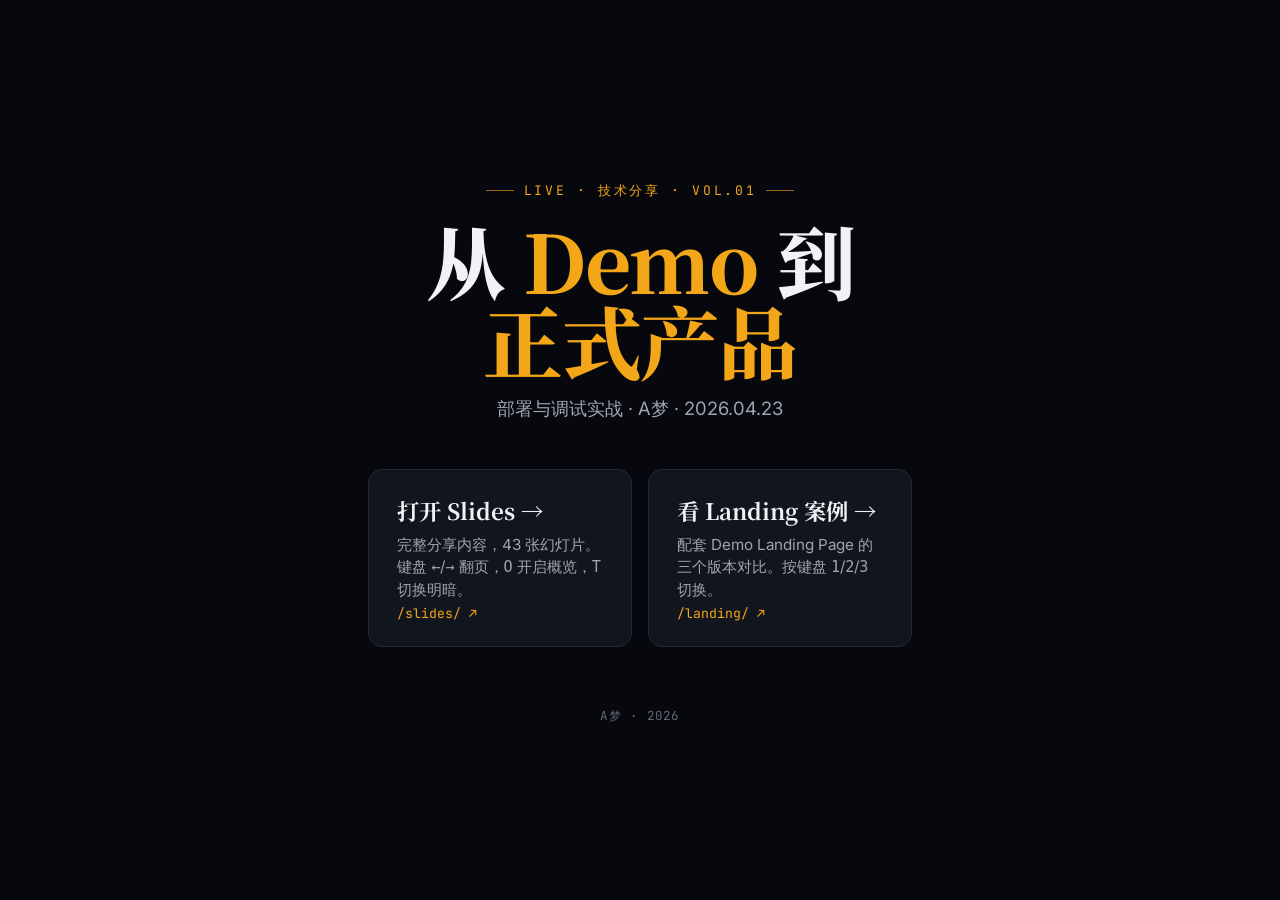
==== index.html @ 95f56cbd "初版：slides + 4 版 landing 案例" ====
<!doctype html>
<html lang="zh-CN">
<head>
  <meta charset="utf-8" />
  <meta name="viewport" content="width=device-width, initial-scale=1" />
  <title>从 Demo 到正式产品 · A梦</title>
  <meta name="description" content="从 Demo 到正式产品——部署与调试实战。分享人：A梦。" />
  <link rel="preconnect" href="https://fonts.googleapis.com" />
  <link rel="preconnect" href="https://fonts.gstatic.com" crossorigin />
  <link href="https://fonts.googleapis.com/css2?family=Inter:wght@400;500;600;700&family=JetBrains+Mono:wght@400;500;600&family=Noto+Serif+SC:wght@500;700;900&display=swap" rel="stylesheet" />
  <style>
    :root {
      --bg: oklch(13% 0.012 260);
      --bg-card: oklch(20% 0.018 260);
      --ink: oklch(96% 0.005 260);
      --ink-dim: oklch(72% 0.018 260);
      --ink-mute: oklch(52% 0.02 260);
      --accent: oklch(78% 0.16 75);
      --line: oklch(28% 0.02 260);
      --font-sans: 'Inter', -apple-system, 'PingFang SC', sans-serif;
      --font-mono: 'JetBrains Mono', ui-monospace, Menlo, monospace;
      --font-serif: 'Noto Serif SC', 'Songti SC', serif;
    }
    * { box-sizing: border-box; margin: 0; padding: 0; }
    html, body { height: 100%; background: var(--bg); color: var(--ink); font-family: var(--font-sans); }
    body {
      display: grid; place-content: center;
      padding: 24px;
      position: relative;
      overflow: hidden;
    }
    body::before {
      content: '';
      position: fixed; inset: 0;
      pointer-events: none;
      background-image: url("data:image/svg+xml;utf8,<svg xmlns='http://www.w3.org/2000/svg' width='160' height='160'><filter id='n'><feTurbulence type='fractalNoise' baseFrequency='0.9' numOctaves='2'/><feColorMatrix values='0 0 0 0 1  0 0 0 0 1  0 0 0 0 1  0 0 0 0.05 0'/></filter><rect width='100%25' height='100%25' filter='url(%23n)'/></svg>");
      opacity: 0.45; mix-blend-mode: overlay;
    }
    .wrap { max-width: 800px; text-align: center; position: relative; z-index: 1; }
    .eyebrow {
      font-family: var(--font-mono);
      font-size: 0.82rem;
      color: var(--accent);
      letter-spacing: 0.2em;
      text-transform: uppercase;
      margin-bottom: 20px;
      display: inline-flex; align-items: center; gap: 10px;
    }
    .eyebrow::before, .eyebrow::after {
      content: ''; width: 28px; height: 1px; background: currentColor; opacity: 0.6;
    }
    h1 {
      font-family: var(--font-serif);
      font-weight: 800;
      font-size: clamp(2.4rem, 1rem + 5vw, 5rem);
      line-height: 1;
      letter-spacing: -0.02em;
      margin-bottom: 16px;
    }
    h1 .accent { color: var(--accent); }
    .sub {
      font-size: 1.15rem;
      color: var(--ink-dim);
      margin-bottom: 48px;
    }
    .cards {
      display: grid;
      grid-template-columns: repeat(auto-fit, minmax(240px, 1fr));
      gap: 16px;
    }
    .card {
      display: block;
      padding: 24px 28px;
      background: var(--bg-card);
      border: 1px solid var(--line);
      border-radius: 14px;
      text-decoration: none;
      color: var(--ink);
      transition: border-color 200ms, transform 200ms;
      text-align: left;
    }
    .card:hover { border-color: var(--accent); transform: translateY(-2px); }
    .card h3 { font-family: var(--font-serif); font-size: 1.4rem; font-weight: 700; margin-bottom: 8px; }
    .card p { color: var(--ink-dim); font-size: 0.95rem; line-height: 1.5; }
    .card .arrow { color: var(--accent); margin-top: 12px; font-family: var(--font-mono); font-size: 0.82rem; }
    .meta {
      margin-top: 60px;
      font-family: var(--font-mono);
      font-size: 0.78rem;
      color: var(--ink-mute);
      letter-spacing: 0.1em;
    }
  </style>
</head>
<body>
  <main class="wrap">
    <span class="eyebrow">LIVE · 技术分享 · Vol.01</span>
    <h1>
      从 <span class="accent">Demo</span> 到<br/>
      <span class="accent">正式产品</span>
    </h1>
    <p class="sub">部署与调试实战 · A梦 · 2026.04.23</p>

    <div class="cards">
      <a class="card" href="./slides/">
        <h3>打开 Slides →</h3>
        <p>完整分享内容，43 张幻灯片。键盘 <code>←</code>/<code>→</code> 翻页，<code>O</code> 开启概览，<code>T</code> 切换明暗。</p>
        <span class="arrow">/slides/ ↗</span>
      </a>
      <a class="card" href="./landing/">
        <h3>看 Landing 案例 →</h3>
        <p>配套 Demo Landing Page 的三个版本对比。按键盘 <code>1</code>/<code>2</code>/<code>3</code> 切换。</p>
        <span class="arrow">/landing/ ↗</span>
      </a>
    </div>

    <p class="meta">A梦 · 2026</p>
  </main>
</body>
</html>
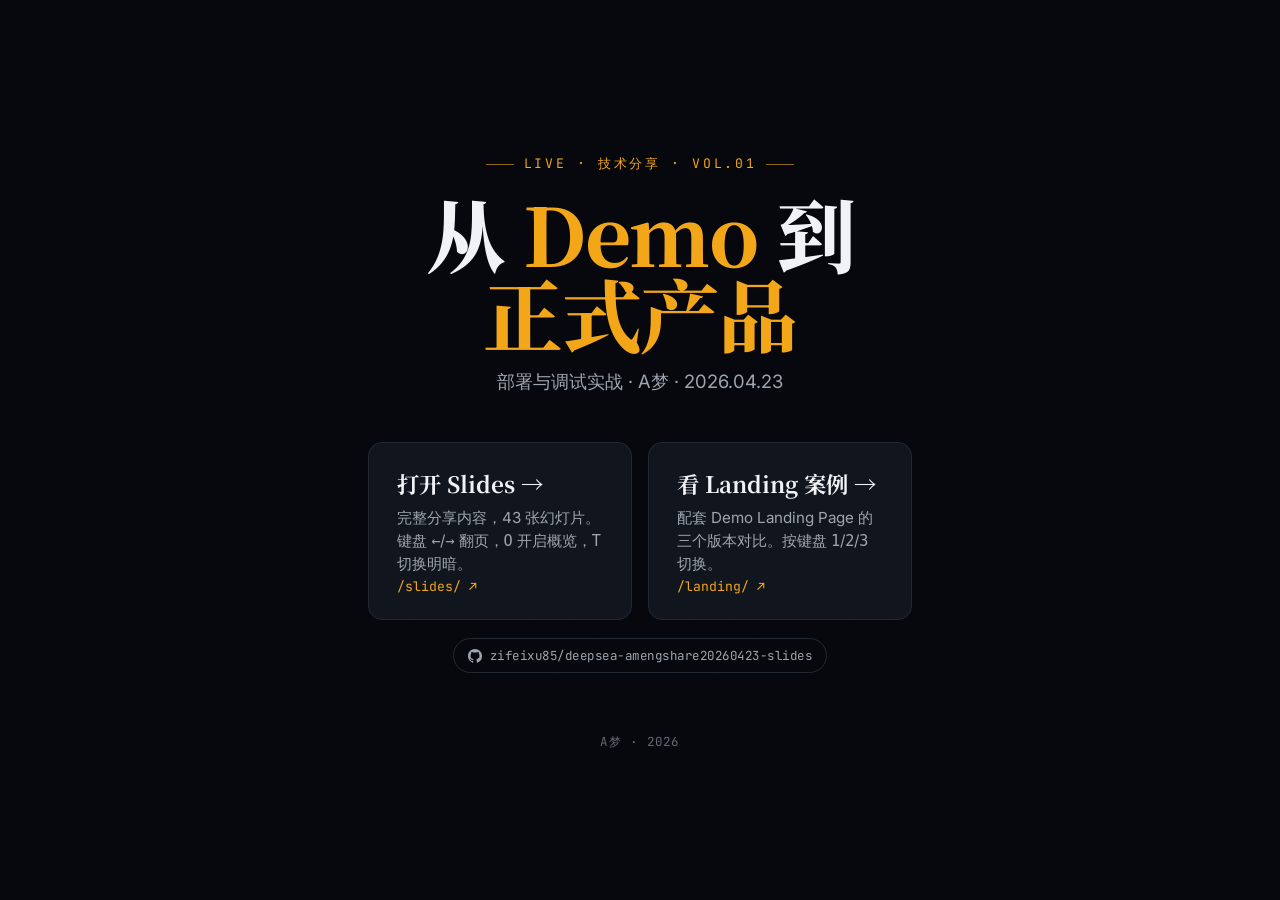
==== commit 0831a2f5: "fix(mobile): keep intro side-by-side; add repo link on landing page - .intro on mobile: 96px avatar " ====
--- a/index.html
+++ b/index.html
@@ -90,6 +90,21 @@
       color: var(--ink-mute);
       letter-spacing: 0.1em;
     }
+    .repo {
+      display: inline-flex; align-items: center; gap: 8px;
+      margin-top: 18px;
+      padding: 8px 14px;
+      border: 1px solid var(--line);
+      border-radius: 999px;
+      color: var(--ink-dim);
+      font-family: var(--font-mono);
+      font-size: 0.78rem;
+      letter-spacing: 0.04em;
+      text-decoration: none;
+      transition: border-color 200ms ease, color 200ms ease, background 200ms ease;
+    }
+    .repo:hover { border-color: var(--accent); color: var(--ink); background: rgba(255,255,255,0.03); }
+    .repo svg { width: 14px; height: 14px; }
   </style>
 </head>
 <body>
@@ -102,18 +117,22 @@
     <p class="sub">部署与调试实战 · A梦 · 2026.04.23</p>
 
     <div class="cards">
-      <a class="card" href="./slides/">
+      <a class="card" href="./slides/" target="_blank" rel="noopener">
         <h3>打开 Slides →</h3>
         <p>完整分享内容，43 张幻灯片。键盘 <code>←</code>/<code>→</code> 翻页，<code>O</code> 开启概览，<code>T</code> 切换明暗。</p>
         <span class="arrow">/slides/ ↗</span>
       </a>
-      <a class="card" href="./landing/">
+      <a class="card" href="./landing/" target="_blank" rel="noopener">
         <h3>看 Landing 案例 →</h3>
         <p>配套 Demo Landing Page 的三个版本对比。按键盘 <code>1</code>/<code>2</code>/<code>3</code> 切换。</p>
         <span class="arrow">/landing/ ↗</span>
       </a>
     </div>
 
+    <a class="repo" href="https://github.com/zifeixu85/deepsea-amengshare20260423-slides" target="_blank" rel="noopener">
+      <svg viewBox="0 0 16 16" fill="currentColor" aria-hidden="true"><path d="M8 0C3.58 0 0 3.58 0 8c0 3.54 2.29 6.53 5.47 7.59.4.07.55-.17.55-.38 0-.19-.01-.82-.01-1.49-2.01.37-2.53-.49-2.69-.94-.09-.23-.48-.94-.82-1.13-.28-.15-.68-.52-.01-.53.63-.01 1.08.58 1.23.82.72 1.21 1.87.87 2.33.66.07-.52.28-.87.51-1.07-1.78-.2-3.64-.89-3.64-3.95 0-.87.31-1.59.82-2.15-.08-.2-.36-1.02.08-2.12 0 0 .67-.21 2.2.82.64-.18 1.32-.27 2-.27s1.36.09 2 .27c1.53-1.04 2.2-.82 2.2-.82.44 1.1.16 1.92.08 2.12.51.56.82 1.27.82 2.15 0 3.07-1.87 3.75-3.65 3.95.29.25.54.73.54 1.48 0 1.07-.01 1.93-.01 2.2 0 .21.15.46.55.38A8.01 8.01 0 0016 8c0-4.42-3.58-8-8-8z"/></svg>
+      zifeixu85/deepsea-amengshare20260423-slides
+    </a>
     <p class="meta">A梦 · 2026</p>
   </main>
 </body>
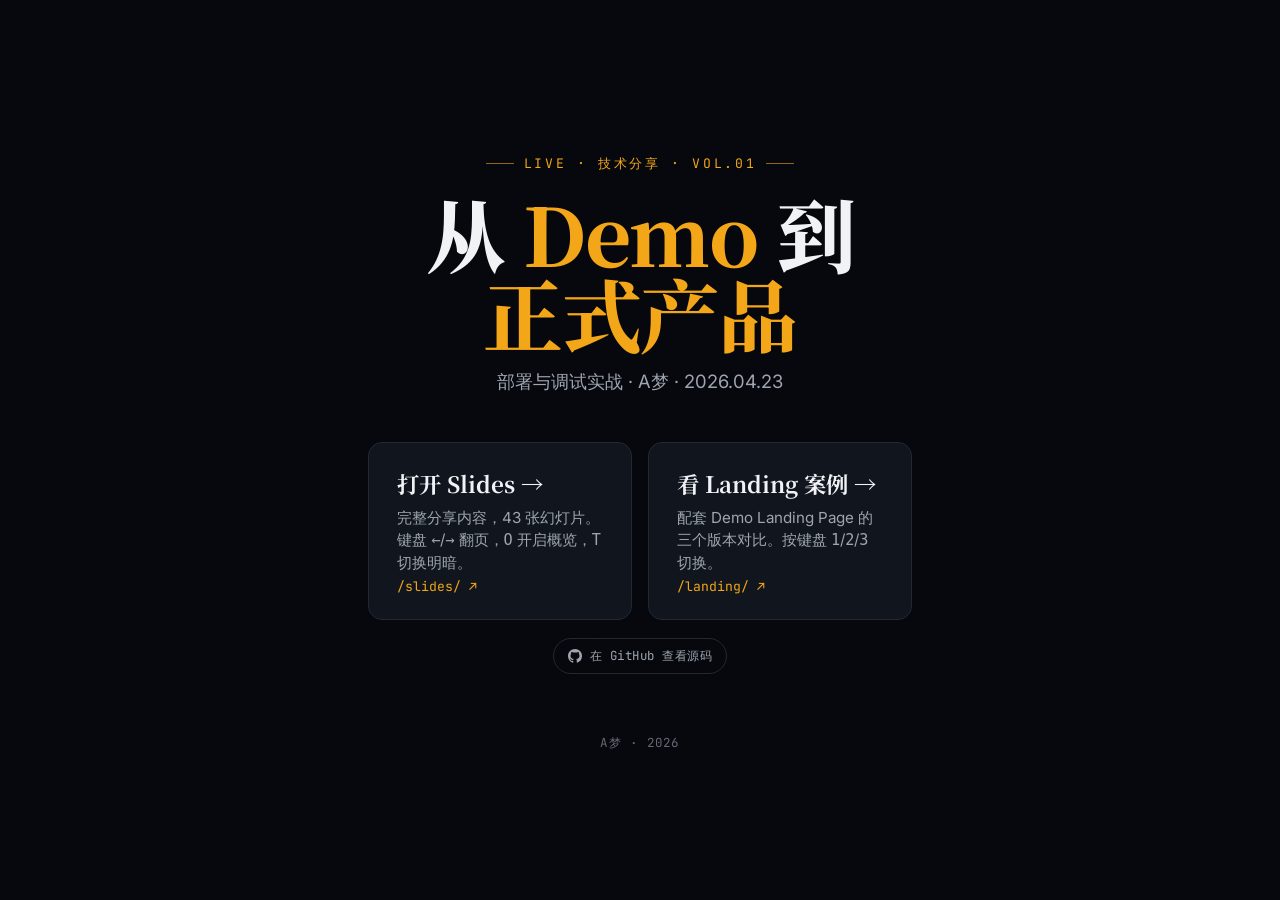
==== commit 79d4bcb7: "fix: repo link shows '在 GitHub 查看源码' instead of repo slug" ====
--- a/index.html
+++ b/index.html
@@ -129,9 +129,9 @@
       </a>
     </div>
 
-    <a class="repo" href="https://github.com/zifeixu85/deepsea-amengshare20260423-slides" target="_blank" rel="noopener">
+    <a class="repo" href="https://github.com/zifeixu85/deepsea-amengshare20260423-slides" target="_blank" rel="noopener" title="在 GitHub 查看源码">
       <svg viewBox="0 0 16 16" fill="currentColor" aria-hidden="true"><path d="M8 0C3.58 0 0 3.58 0 8c0 3.54 2.29 6.53 5.47 7.59.4.07.55-.17.55-.38 0-.19-.01-.82-.01-1.49-2.01.37-2.53-.49-2.69-.94-.09-.23-.48-.94-.82-1.13-.28-.15-.68-.52-.01-.53.63-.01 1.08.58 1.23.82.72 1.21 1.87.87 2.33.66.07-.52.28-.87.51-1.07-1.78-.2-3.64-.89-3.64-3.95 0-.87.31-1.59.82-2.15-.08-.2-.36-1.02.08-2.12 0 0 .67-.21 2.2.82.64-.18 1.32-.27 2-.27s1.36.09 2 .27c1.53-1.04 2.2-.82 2.2-.82.44 1.1.16 1.92.08 2.12.51.56.82 1.27.82 2.15 0 3.07-1.87 3.75-3.65 3.95.29.25.54.73.54 1.48 0 1.07-.01 1.93-.01 2.2 0 .21.15.46.55.38A8.01 8.01 0 0016 8c0-4.42-3.58-8-8-8z"/></svg>
-      zifeixu85/deepsea-amengshare20260423-slides
+      在 GitHub 查看源码
     </a>
     <p class="meta">A梦 · 2026</p>
   </main>
